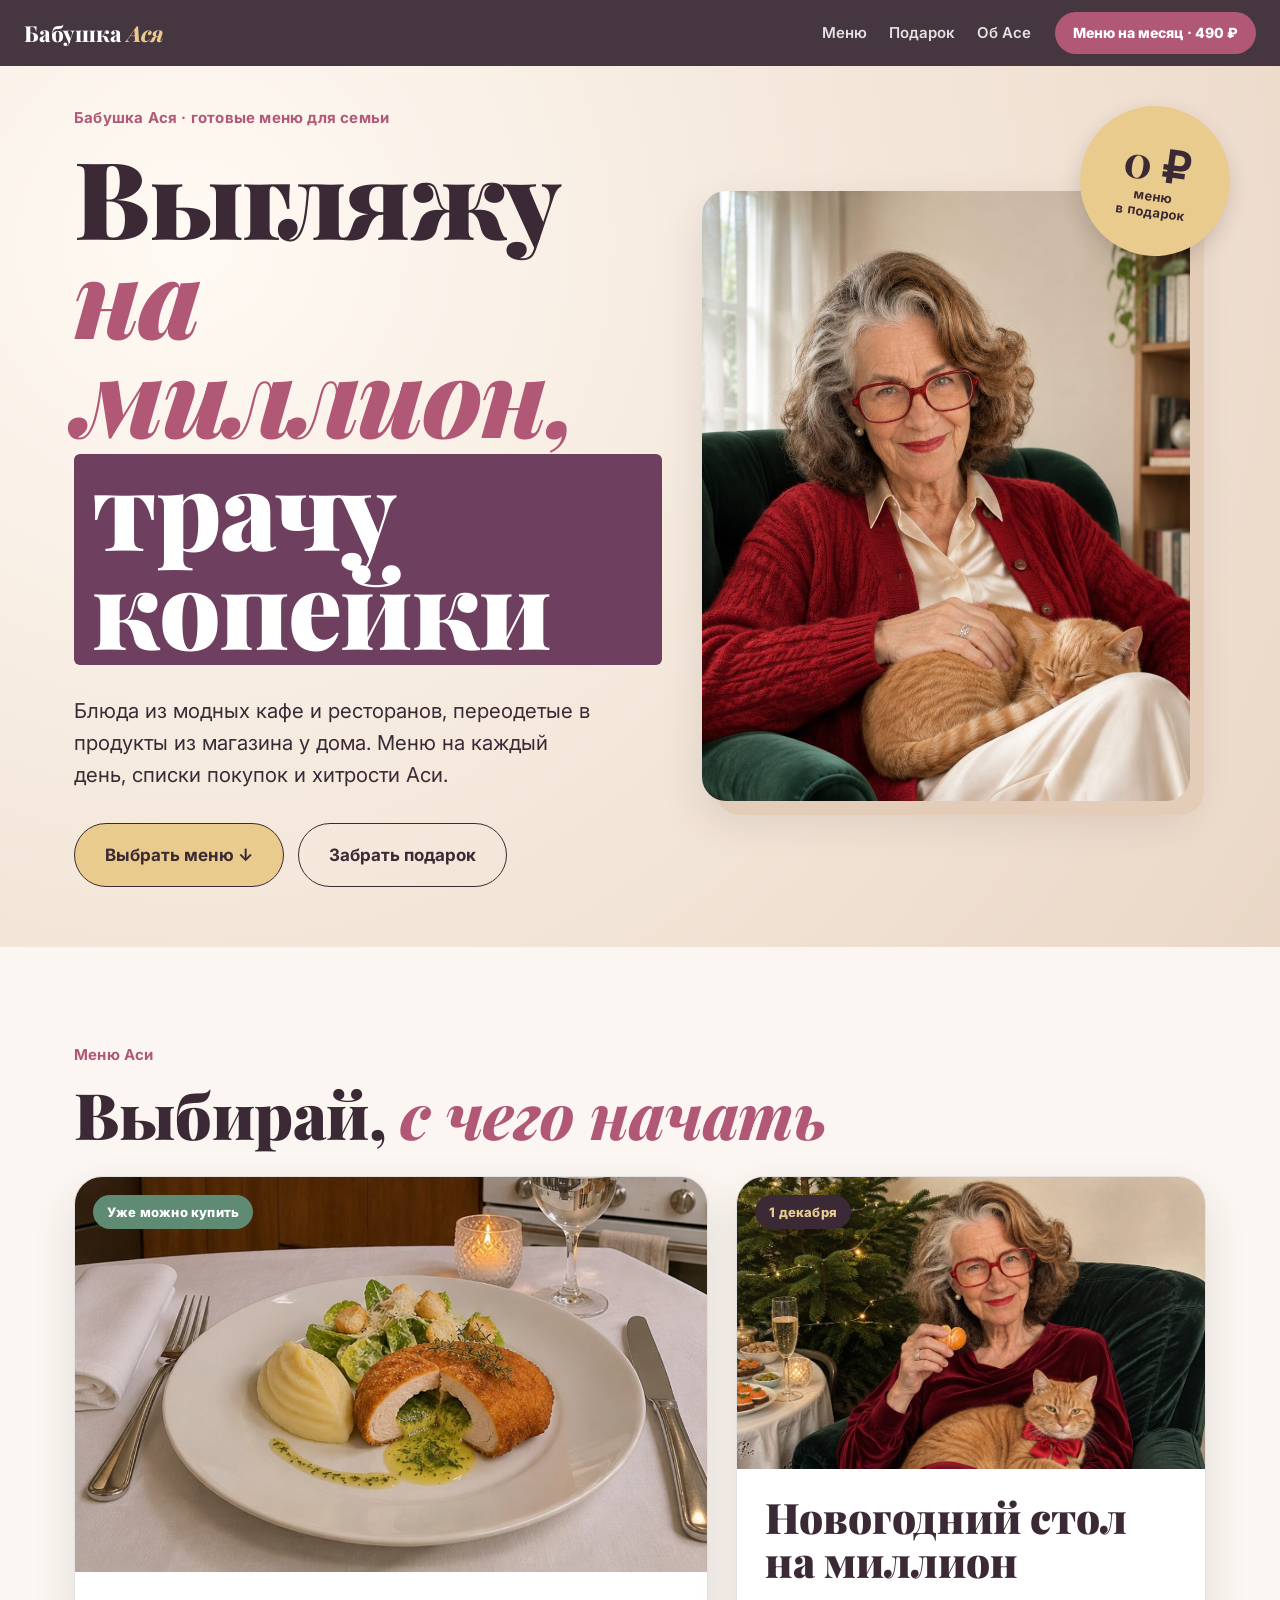
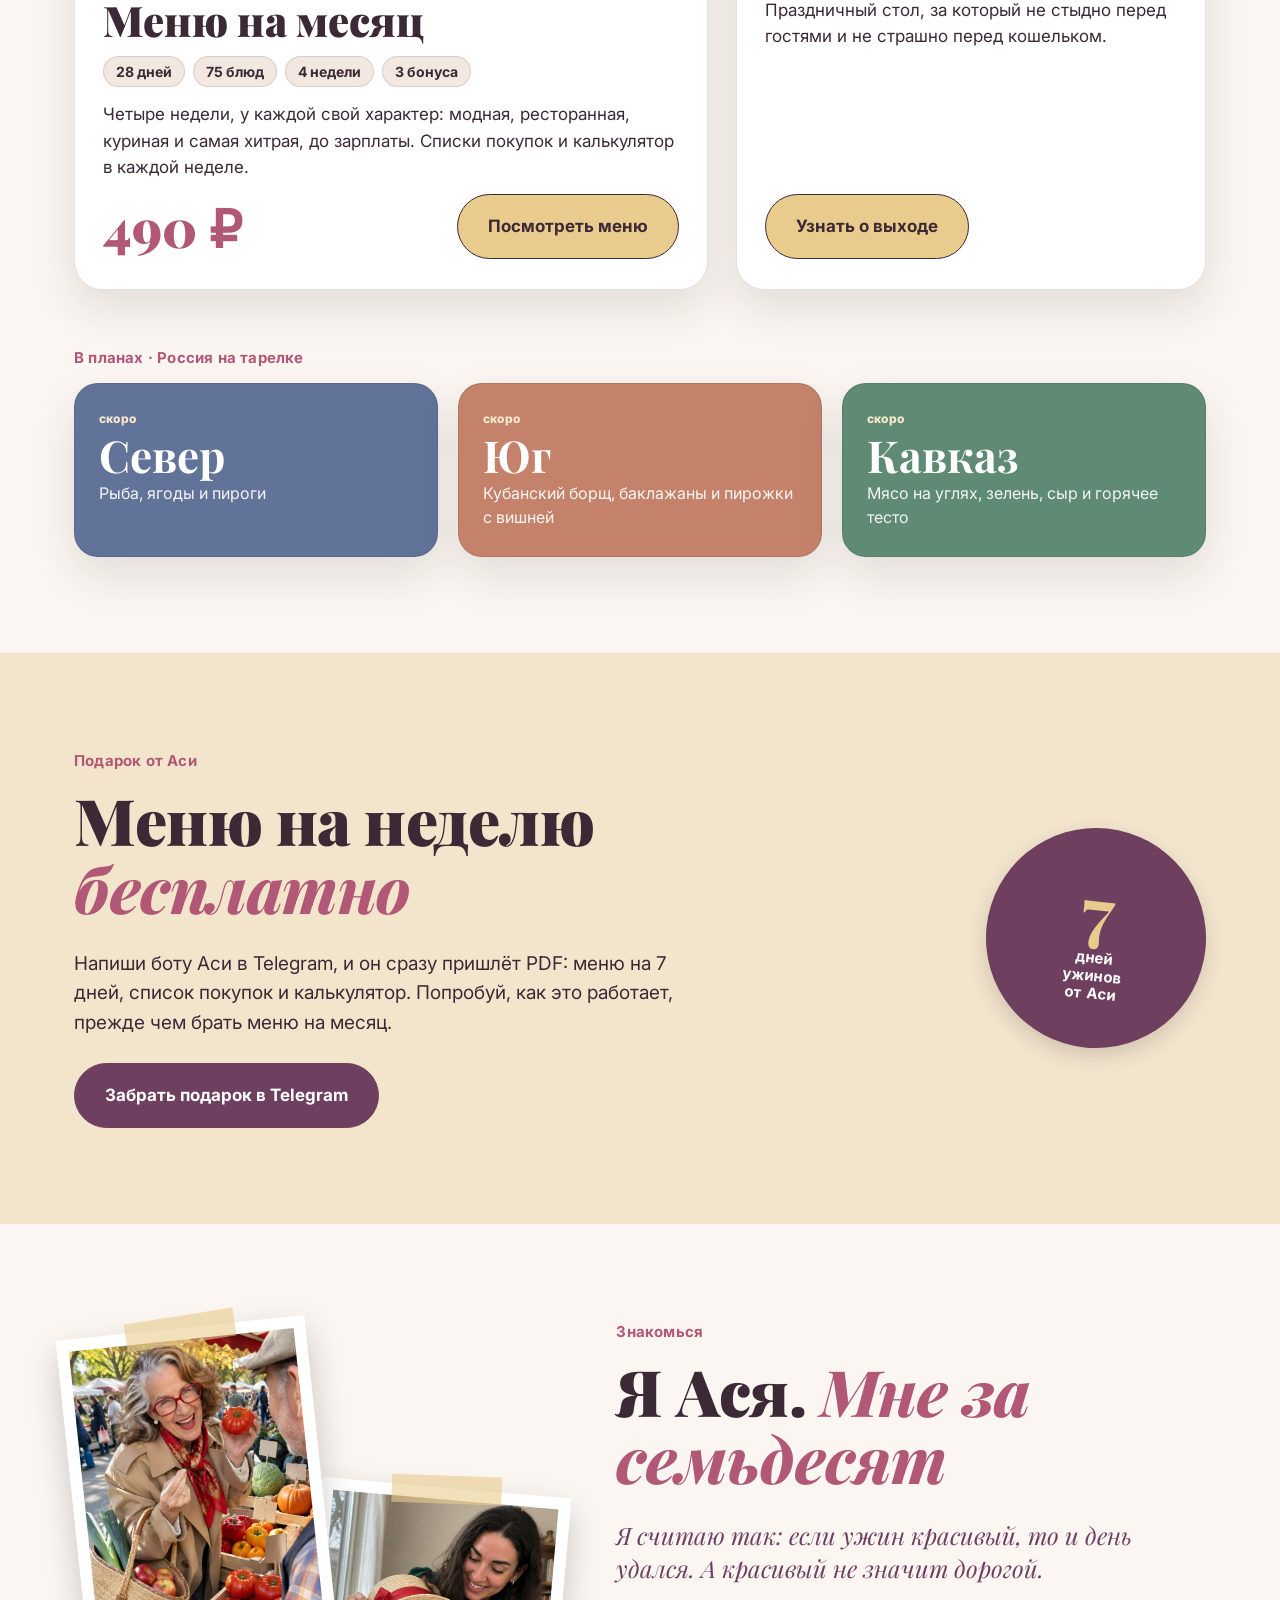
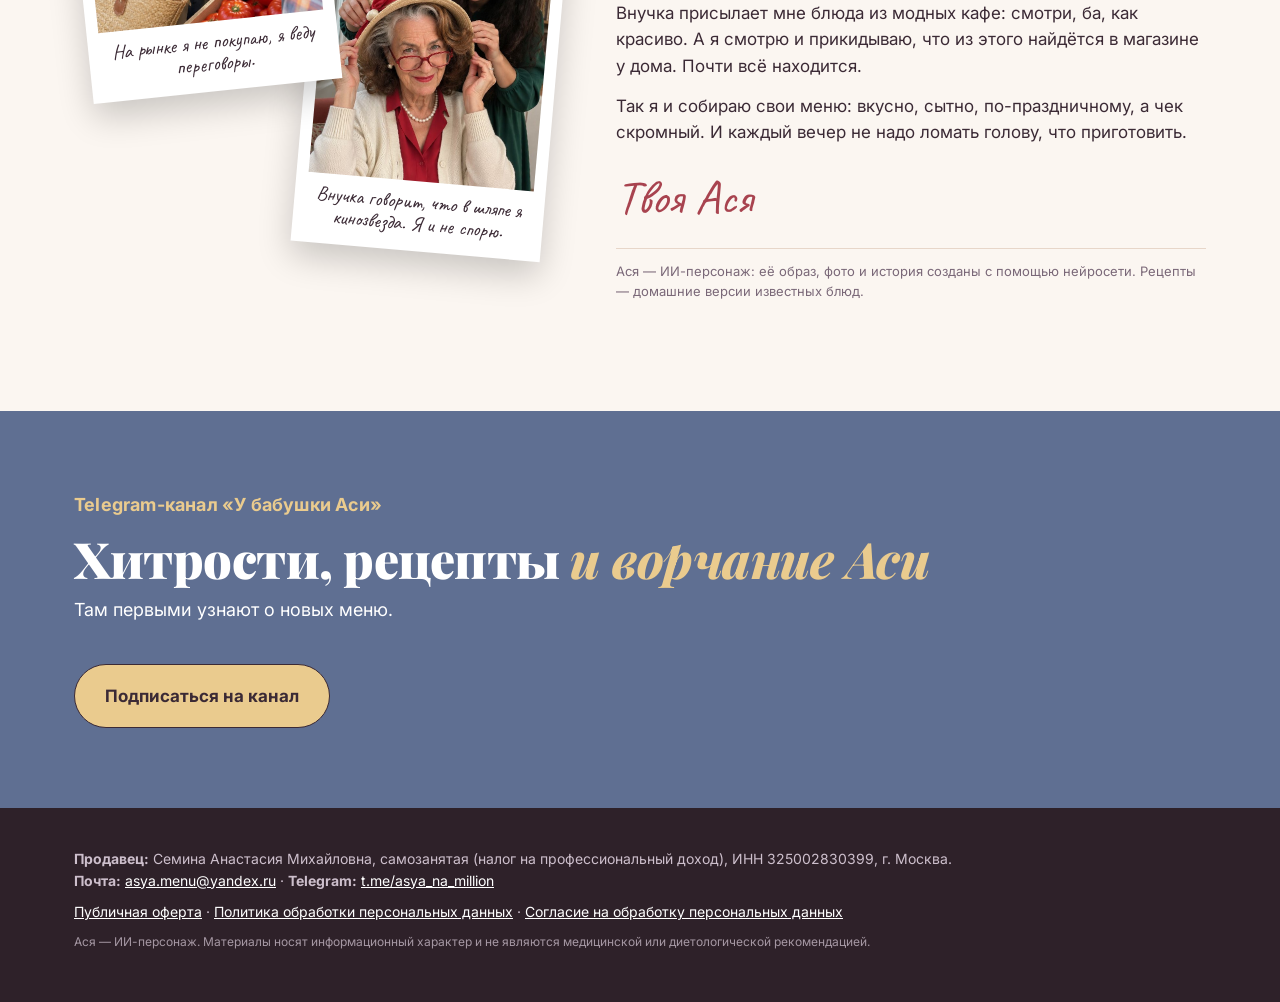
==== index.html @ 4cabe3ae "Сайт Аси: главная-витрина и страница «Меню на месяц» (превью, оплата ещё не подключена) Co-Authored-" ====
<!doctype html>
<html lang="ru">
<head>
<meta charset="utf-8">
<meta name="viewport" content="width=device-width, initial-scale=1">
<title>Бабушка Ася — меню, которые выглядят на миллион</title>
<meta name="description" content="Готовые меню от ИИ-бабушки Аси: модные блюда из кафе и ресторанов из продуктов магазина у дома, со списками покупок, для семьи из 4 человек.">
<meta property="og:title" content="Бабушка Ася — выгляжу на миллион, трачу копейки">
<meta property="og:description" content="Меню на месяц, Новогодний стол и другие меню Аси.">
<meta property="og:image" content="img/home-asya.jpg">
<link rel="preconnect" href="https://fonts.googleapis.com"><link rel="preconnect" href="https://fonts.gstatic.com" crossorigin>
<link href="https://fonts.googleapis.com/css2?family=Playfair+Display:ital,wght@0,700;0,800;0,900;1,700;1,800&family=Inter:wght@400;500;600;700;800&family=Caveat:wght@600;700&display=swap" rel="stylesheet">
<link rel="stylesheet" href="style.css">
</head>
<body class="home">

<header class="top">
  <a class="logo" href="index.html">Бабушка <em>Ася</em></a>
  <nav><a href="#menu">Меню</a><a href="#podarok">Подарок</a><a href="#asya">Об Асе</a></nav>
  <a class="top-btn" href="menu-na-mesyac.html">Меню на месяц · 490 ₽</a>
</header>

<!-- ОБЛОЖКА -->
<section class="hero hero-home">
  <div class="hero-text">
    <p class="kicker">Бабушка Ася · готовые меню для семьи</p>
    <h1><span class="l1">Выгляжу</span> <span class="l2">на миллион,</span> <span class="l3">трачу копейки</span></h1>
    <p class="lead">Блюда из модных кафе и ресторанов, переодетые в продукты из магазина у дома. Меню на каждый день, списки покупок и хитрости Аси.</p>
    <div class="cta-row">
      <a class="btn" href="#menu">Выбрать меню ↓</a>
      <a class="btn ghost" href="#podarok">Забрать подарок</a>
    </div>
  </div>
  <div class="hero-pic"><img src="img/home-asya.jpg" alt="Бабушка Ася улыбается в зелёном кресле с рыжим котом" width="896" height="1120"></div>
  <div class="sticker s1"><b>0 ₽</b>меню<br>в подарок</div>
</section>


<!-- ВИТРИНА -->
<section class="sec shelf" id="menu">
  <div class="wrap">
    <p class="eyebrow">Меню Аси</p>
    <h2>Выбирай, <em>с чего начать</em></h2>
    <div class="shelf-grid">
      <article class="card main">
        <div class="card-pic"><img src="img/big-w2-kiev-restoran.jpg" alt="Котлета по-киевски в ресторанной подаче"><span class="tag go">Уже можно купить</span></div>
        <div class="card-bd">
          <h3>Меню на месяц</h3>
          <p class="facts"><span>28 дней</span><span>75 блюд</span><span>4 недели</span><span>3 бонуса</span></p>
          <p>Четыре недели, у каждой свой характер: модная, ресторанная, куриная и самая хитрая, до зарплаты. Списки покупок и калькулятор в каждой неделе.</p>
          <div class="card-row">
            <span class="card-price">490 ₽</span>
            <a class="btn" href="menu-na-mesyac.html">Посмотреть меню</a>
          </div>
        </div>
      </article>
      <article class="card ny">
        <div class="card-pic"><img src="img/ny-stol.jpg" alt="Ася в красном бархатном платье с котом на коленях у ёлки"><span class="tag">1 декабря</span></div>
        <div class="card-bd">
          <h3>Новогодний стол на миллион</h3>
          <p>Праздничный стол, за который не стыдно перед гостями и не страшно перед кошельком.</p>
          <a class="btn yellow" href="https://t.me/asya_na_million">Узнать о выходе</a>
        </div>
      </article>
    </div>
    <div class="russia">
      <p class="eyebrow">В планах · Россия на тарелке</p>
      <div class="ru-grid">
        <div class="ru ru-n"><small>скоро</small><b>Север</b><span>Рыба, ягоды и пироги</span></div>
        <div class="ru ru-s"><small>скоро</small><b>Юг</b><span>Кубанский борщ, баклажаны и пирожки с вишней</span></div>
        <div class="ru ru-k"><small>скоро</small><b>Кавказ</b><span>Мясо на углях, зелень, сыр и горячее тесто</span></div>
      </div>
    </div>
  </div>
</section>

<!-- ПОДАРОК -->
<section class="sec gift" id="podarok">
  <div class="wrap gift-in">
    <div>
      <p class="eyebrow">Подарок от Аси</p>
      <h2>Меню на неделю <em>бесплатно</em></h2>
      <p class="gift-t">Напиши боту Аси в Telegram, и он сразу пришлёт PDF: меню на 7 дней, список покупок и калькулятор. Попробуй, как это работает, прежде чем брать меню на месяц.</p>
      <a class="btn" href="https://t.me/asya_na_million_bot">Забрать подарок в Telegram</a>
    </div>
    <div class="gift-badge"><b>7</b>дней<br>ужинов<br>от Аси</div>
  </div>
</section>

<!-- ОБ АСЕ -->
<section class="sec about" id="asya">
  <div class="wrap about-in">
    <div class="album">
      <figure class="pol p1"><img src="img/asya-rynok.jpg" alt="Ася на рынке с помидором" width="700" height="875"><figcaption>На рынке я не покупаю, я веду переговоры.</figcaption></figure>
      <figure class="pol p2"><img src="img/asya-shlyapa.jpg" alt="Внучка надевает Асе соломенную шляпу" width="700" height="875"><figcaption>Внучка говорит, что в шляпе я кинозвезда. Я и не спорю.</figcaption></figure>
    </div>
    <div class="letter">
      <p class="eyebrow">Знакомься</p>
      <h2>Я Ася. <em>Мне за семьдесят</em></h2>
      <p class="big">Я считаю так: если ужин красивый, то и день удался. А красивый не значит дорогой.</p>
      <p>Внучка присылает мне блюда из модных кафе: смотри, ба, как красиво. А я смотрю и прикидываю, что из этого найдётся в магазине у дома. Почти всё находится.</p>
      <p>Так я и собираю свои меню: вкусно, сытно, по-праздничному, а чек скромный. И каждый вечер не надо ломать голову, что приготовить.</p>
      <p class="sign">Твоя Ася</p>
      <p class="ai">Ася — ИИ-персонаж: её образ, фото и история созданы с помощью нейросети. Рецепты — домашние версии известных блюд.</p>
    </div>
  </div>
</section>

<!-- TELEGRAM -->
<section class="sec tg">
  <div class="wrap tg-in">
    <div>
      <p class="eyebrow light">Telegram-канал «У бабушки Аси»</p>
      <h2>Хитрости, рецепты <em>и ворчание Аси</em></h2>
      <p>Там первыми узнают о новых меню.</p>
    </div>
    <a class="btn" href="https://t.me/asya_na_million">Подписаться на канал</a>
  </div>
</section>

<footer class="foot">
  <div class="wrap">
    <p><b>Продавец:</b> Семина Анастасия Михайловна, самозанятая (налог на профессиональный доход), ИНН 325002830399, г. Москва.<br>
    <b>Почта:</b> <a href="mailto:asya.menu@yandex.ru">asya.menu@yandex.ru</a> · <b>Telegram:</b> <a href="https://t.me/asya_na_million">t.me/asya_na_million</a></p>
    <p class="docs"><a href="oferta.html">Публичная оферта</a> · <a href="privacy.html">Политика обработки персональных данных</a> · <a href="soglasie.html">Согласие на обработку персональных данных</a></p>
    <p class="small">Ася — ИИ-персонаж. Материалы носят информационный характер и не являются медицинской или диетологической рекомендацией.</p>
  </div>
</footer>

<a class="float-buy" href="menu-na-mesyac.html">Меню на месяц · 490 ₽</a>
</body>
</html>
---- style.css ----
:root {
  --ink:#1C0B1F; --plum:#4A1042; --fuch:#FF2D87; --fuch2:#FF6FB0; --yel:#FFD43B; --em:#00A877; --coral:#FF6A3D; --cob:#3346FF; --navy:#16224D;
  --paper:#FFF4E8; --paper2:#FFE9D6; --red:#C8102E;
  --serif:"Playfair Display", Georgia, serif; --sans:Inter, system-ui, sans-serif; --hand:Caveat, cursive;
}
* { box-sizing:border-box; margin:0; padding:0; }
html { scroll-behavior:smooth; }
body { font-family:var(--sans); color:var(--ink); background:var(--paper); font-size:17px; line-height:1.55; overflow-x:hidden; }
img { max-width:100%; display:block; }
a { color:inherit; }
h1, h2, h3 { font-family:var(--serif); line-height:1.05; }
h2 { font-size:clamp(34px, 5.4vw, 64px); font-weight:900; letter-spacing:-.5px; margin-bottom:28px; }
h2 em { font-style:italic; font-weight:800; color:var(--fuch); }
.wrap { max-width:1180px; margin:0 auto; padding:0 24px; }
.sec { padding:96px 0; position:relative; }
.eyebrow { font-weight:800; font-size:13px; letter-spacing:3px; text-transform:uppercase; color:var(--fuch); margin-bottom:14px; }
.eyebrow.light { color:var(--yel); }

/* кнопки */
.btn { display:inline-flex; align-items:center; justify-content:center; gap:8px; background:var(--yel); color:var(--ink); font-weight:800; font-size:17px; text-decoration:none; padding:18px 30px; border-radius:999px; border:2.5px solid var(--ink); box-shadow:5px 5px 0 var(--ink); transition:transform .15s, box-shadow .15s; }
.btn:hover { transform:translate(-2px,-2px); box-shadow:7px 7px 0 var(--ink); }
.btn:active { transform:translate(3px,3px); box-shadow:2px 2px 0 var(--ink); }
.btn.ghost { background:transparent; color:#fff; border-color:#fff; box-shadow:none; }
.btn.ghost:hover { background:rgba(255,255,255,.12); }
.btn.big { font-size:20px; padding:20px 34px; width:100%; }
.btn.disabled { opacity:.45; cursor:not-allowed; }
.btn.yellow { margin-top:22px; }

/* шапка */
.top { position:sticky; top:0; z-index:50; display:flex; align-items:center; gap:24px; padding:12px 24px; background:rgba(28,11,31,.92); backdrop-filter:blur(8px); color:#fff; }
.logo { font-family:var(--serif); font-weight:800; font-size:22px; text-decoration:none; }
.logo em { color:var(--yel); }
.top nav { display:flex; gap:22px; margin-left:auto; font-size:15px; font-weight:600; }
.top nav a { text-decoration:none; opacity:.85; }
.top nav a:hover { opacity:1; color:var(--yel); }
.top-btn { background:var(--fuch); color:#fff; text-decoration:none; font-weight:800; font-size:14px; padding:10px 18px; border-radius:999px; white-space:nowrap; }

/* обложка */
.hero { position:relative; min-height:calc(100vh - 60px); display:grid; grid-template-columns:1.05fr .95fr; align-items:center; background:radial-gradient(circle at 18% 25%, #FF5FA6 0, var(--fuch) 38%, #D9006A 100%); color:#fff; overflow:hidden; padding:40px 0 60px; }
.hero::before { content:""; position:absolute; inset:0; background:repeating-linear-gradient(-45deg, rgba(255,255,255,.05) 0 2px, transparent 2px 22px); pointer-events:none; }
.hero-text { position:relative; z-index:2; padding:0 10px 0 max(24px, calc((100vw - 1180px)/2 + 24px)); }
.kicker { font-weight:800; font-size:13px; letter-spacing:3px; text-transform:uppercase; color:var(--yel); margin-bottom:18px; }
.hero h1 { font-weight:900; font-size:clamp(52px, 8.4vw, 118px); line-height:.92; letter-spacing:-1.5px; }
.hero h1 span { display:block; }
.hero h1 .l2 { font-style:italic; color:var(--yel); }
.hero h1 .l3 { display:inline-block; margin-top:10px; background:var(--ink); color:#fff; padding:4px 18px 10px; transform:rotate(-2deg); box-shadow:6px 6px 0 var(--yel); }
.lead { font-size:clamp(18px, 1.6vw, 21px); max-width:520px; margin:30px 0 32px; opacity:.95; }
.cta-row { display:flex; gap:14px; flex-wrap:wrap; }
.hero-pic { position:relative; z-index:1; display:flex; align-items:center; justify-content:center; padding:0 max(40px, calc((100vw - 1180px)/2 + 40px)) 0 30px; }
.hero-pic img { width:100%; max-width:500px; height:auto; aspect-ratio:4/5; object-fit:cover; object-position:center 8%; border-radius:28px; border:6px solid var(--ink); box-shadow:18px 18px 0 var(--yel); transform:rotate(2.5deg); }
.sticker { position:absolute; z-index:3; border-radius:50%; display:flex; flex-direction:column; align-items:center; justify-content:center; text-align:center; font-weight:800; text-transform:uppercase; font-size:13px; line-height:1.15; letter-spacing:.5px; border:3px solid var(--ink); }
.sticker b { font-family:var(--serif); font-size:44px; line-height:.9; text-transform:none; }
.s1 { width:150px; height:150px; background:var(--yel); color:var(--ink); right:max(16px, calc((100vw - 1180px)/2)); top:40px; transform:rotate(12deg); animation:wob 5s ease-in-out infinite; }
.s2 { width:160px; height:160px; background:var(--ink); color:#fff; right:max(400px, calc((100vw - 1180px)/2 + 470px)); bottom:60px; transform:rotate(-10deg); padding:20px; animation:wob 6s ease-in-out infinite reverse; }
.s2 b { color:var(--yel); }
@keyframes wob { 0%,100% { transform:rotate(12deg) scale(1); } 50% { transform:rotate(4deg) scale(1.06); } }

/* бегущая строка */
.marquee { background:var(--yel); border-block:3px solid var(--ink); overflow:hidden; white-space:nowrap; padding:16px 0; }
.mq-in { display:inline-block; animation:mq 60s linear infinite; font-family:var(--serif); font-style:italic; font-weight:800; font-size:26px; }
.mq-in span { margin:0 18px; }
.mq-in i { font-style:normal; color:var(--fuch); }
@keyframes mq { to { transform:translateX(-50%); } }

/* кафе vs Ася */
.vs { background:var(--paper); }
.flips { display:grid; grid-template-columns:repeat(3, 1fr); gap:26px; }
.flip { perspective:1200px; height:380px; cursor:pointer; background:none; border:none; text-align:left; font:inherit; color:inherit; }
.flip-in { position:relative; width:100%; height:100%; transition:transform .7s cubic-bezier(.3,1.4,.5,1); transform-style:preserve-3d; }
.flip.on .flip-in { transform:rotateY(180deg); }
.face { position:absolute; inset:0; backface-visibility:hidden; border-radius:24px; overflow:hidden; border:3px solid var(--ink); box-shadow:8px 8px 0 var(--ink); }
.front img { width:100%; height:100%; object-fit:cover; }
.front .lbl { position:absolute; left:16px; right:16px; bottom:16px; background:#fff; border:2.5px solid var(--ink); border-radius:16px; padding:12px 16px; }
.front .lbl small { display:block; font-size:12px; font-weight:800; letter-spacing:2px; text-transform:uppercase; color:var(--fuch); }
.front .lbl b { font-family:var(--serif); font-size:24px; line-height:1.1; }
.front .tap { position:absolute; top:14px; right:14px; background:var(--yel); border:2px solid var(--ink); border-radius:999px; font-size:12px; font-weight:800; padding:6px 12px; }
.back { transform:rotateY(180deg); padding:30px 26px; display:flex; flex-direction:column; justify-content:center; color:#fff; }
.back small { font-size:13px; font-weight:800; letter-spacing:2px; text-transform:uppercase; color:var(--yel); }
.back .hand { font-family:var(--hand); font-size:38px; line-height:1.05; margin:10px 0 16px; }
.back p { font-size:16px; opacity:.95; }

/* загляни внутрь */
.inside { background:var(--plum); color:#fff; background-image:radial-gradient(circle at 85% 10%, rgba(255,45,135,.35), transparent 45%), radial-gradient(circle at 5% 90%, rgba(51,70,255,.35), transparent 40%); }
.inside h2 em { color:var(--yel); }
.wtabs { display:flex; gap:12px; flex-wrap:wrap; margin-bottom:16px; }
.wtab { border:2.5px solid #fff; background:transparent; color:#fff; font:inherit; font-weight:800; font-size:15px; padding:12px 20px; border-radius:999px; cursor:pointer; transition:.2s; }
.wtab small { display:block; font-size:11px; letter-spacing:2px; text-transform:uppercase; opacity:.8; }
.wtab.on { background:var(--c); border-color:var(--c); color:#fff; box-shadow:5px 5px 0 var(--yel); }
.dtabs { display:flex; gap:8px; margin:22px 0 30px; flex-wrap:wrap; }
.dtab { width:62px; height:62px; border-radius:50%; border:2px solid rgba(255,255,255,.5); background:transparent; color:#fff; font:inherit; font-weight:800; cursor:pointer; line-height:1.05; font-size:15px; transition:.2s; }
.dtab small { display:block; font-size:10px; opacity:.75; font-weight:600; }
.dtab.on { background:var(--yel); color:var(--ink); border-color:var(--yel); transform:scale(1.08); }
.day { display:grid; grid-template-columns:repeat(auto-fit, minmax(300px, 1fr)); gap:24px; }
.rc { background:#fff; color:var(--ink); border-radius:24px; overflow:hidden; display:flex; flex-direction:column; animation:pop .45s cubic-bezier(.3,1.5,.5,1) both; box-shadow:0 18px 40px rgba(0,0,0,.25); }
.rc:nth-child(2) { animation-delay:.07s; } .rc:nth-child(3) { animation-delay:.14s; } .rc:nth-child(4) { animation-delay:.21s; }
@keyframes pop { from { opacity:0; transform:translateY(24px) scale(.96); } }
.rc .ph { position:relative; aspect-ratio:1/1; max-height:300px; overflow:hidden; }
.rc .ph img { width:100%; height:100%; object-fit:cover; }
.rc .meal { position:absolute; left:14px; top:14px; background:var(--c); color:#fff; font-size:12px; font-weight:800; letter-spacing:1.5px; text-transform:uppercase; padding:6px 12px; border-radius:999px; }
.rc .hit { position:absolute; right:12px; top:12px; width:74px; height:74px; border-radius:50%; background:var(--yel); border:2.5px solid var(--ink); display:flex; flex-direction:column; align-items:center; justify-content:center; font-size:11px; font-weight:800; text-transform:uppercase; line-height:1.05; transform:rotate(10deg); }
.rc .hit b { font-size:22px; line-height:1; }
.rc .bd { padding:20px 22px 24px; display:flex; flex-direction:column; gap:12px; flex:1; }
.rc h3 { font-size:24px; }
.rc .meta { display:flex; gap:8px; flex-wrap:wrap; }
.rc .meta span { font-size:13px; font-weight:700; background:var(--paper); border-radius:999px; padding:5px 12px; }
.rc .q { margin-top:auto; position:relative; background:#FFF8D6; border:2px solid var(--ink); border-radius:16px; padding:14px 16px 14px 64px; font-family:var(--hand); font-size:23px; line-height:1.15; }
.rc .q img { position:absolute; left:10px; top:12px; width:44px; height:44px; border-radius:50%; object-fit:cover; border:2px solid var(--red); }
.rc .q small { display:block; font-family:var(--sans); font-size:11px; font-weight:800; letter-spacing:1.5px; text-transform:uppercase; color:var(--red); margin-bottom:2px; }

/* листалка */
.pages { background:var(--cob); color:#fff; padding-bottom:70px; }
.pages h2 em { color:var(--yel); }
.pages .sub { max-width:640px; font-size:18px; opacity:.92; margin-top:-10px; }
.strip { display:flex; gap:28px; overflow-x:auto; scroll-snap-type:x mandatory; padding:40px max(24px, calc((100vw - 1180px)/2 + 24px)) 30px; scrollbar-width:none; }
.strip::-webkit-scrollbar { display:none; }
.strip img { flex:none; width:300px; aspect-ratio:210/297; object-fit:cover; border-radius:6px; scroll-snap-align:center; box-shadow:0 24px 50px rgba(0,0,0,.4); transition:transform .25s; }
.strip img:nth-child(odd) { transform:rotate(-2deg); } .strip img:nth-child(even) { transform:rotate(2deg) translateY(14px); }
.strip img:hover { transform:scale(1.05) rotate(0); }
.swipe { text-align:center; font-family:var(--hand); font-size:28px; color:var(--yel); }

/* недели */
.weeks { padding-bottom:0; }
.wk-list { margin-top:20px; }
.wk { display:grid; grid-template-columns:1fr 1fr; min-height:440px; background:var(--c); color:#fff; }
.wk:nth-child(even) .wk-pic { order:2; }
.wk-pic { overflow:hidden; }
.wk-pic img { width:100%; height:100%; object-fit:cover; object-position:center 85%; transition:transform 1.2s; }
.wk:hover .wk-pic img { transform:scale(1.06); }
.wk-t { padding:56px clamp(24px, 6vw, 80px); display:flex; flex-direction:column; justify-content:center; position:relative; }
.wk-n { font-family:var(--serif); font-weight:900; font-size:150px; line-height:.8; opacity:.18; position:absolute; right:30px; top:24px; }
.wk-t small { font-weight:800; letter-spacing:3px; text-transform:uppercase; font-size:13px; color:var(--yel); }
.wk-t h3 { font-size:clamp(34px, 4vw, 52px); margin:10px 0 14px; }
.wk-t p { font-size:18px; max-width:460px; opacity:.95; }
.wk-t .hits { display:flex; flex-wrap:wrap; gap:8px; margin-top:20px; }
.wk-t .hits span { background:rgba(255,255,255,.16); border:1.5px solid rgba(255,255,255,.5); border-radius:999px; padding:6px 14px; font-size:14px; font-weight:600; }
.wk-t .go { margin-top:26px; align-self:flex-start; background:#fff; color:var(--c); border:none; font:inherit; font-weight:800; padding:12px 22px; border-radius:999px; cursor:pointer; }

/* в каждой неделе */
.every { background:var(--paper2); }
.every-grid { list-style:none; display:grid; grid-template-columns:repeat(3,1fr); gap:20px; }
.every-grid li { background:#fff; border:2.5px solid var(--ink); border-radius:22px; padding:26px; box-shadow:6px 6px 0 var(--fuch); font-size:16px; }
.every-grid li:nth-child(3n+2) { box-shadow:6px 6px 0 var(--em); } .every-grid li:nth-child(3n) { box-shadow:6px 6px 0 var(--cob); }
.every-grid b { display:block; font-family:var(--serif); font-size:22px; margin:8px 0 6px; }
.ic { font-size:34px; }

/* бонусы */
.bonus { background:var(--em); color:#fff; }
.bonus h2 em { color:var(--yel); }
.bn-grid { display:grid; grid-template-columns:repeat(3,1fr); gap:26px; }
.bn-grid article { background:#fff; color:var(--ink); border-radius:24px; overflow:hidden; border:3px solid var(--ink); box-shadow:8px 8px 0 var(--ink); transition:transform .2s; }
.bn-grid article:hover { transform:rotate(-1deg) translateY(-4px); }
.bn-grid img { aspect-ratio:5/4; object-fit:cover; width:100%; }
.bn-grid .tag { display:inline-block; margin:18px 22px 0; background:var(--yel); border:2px solid var(--ink); border-radius:999px; font-size:12px; font-weight:800; letter-spacing:1.5px; text-transform:uppercase; padding:4px 12px; }
.bn-grid h3 { font-size:24px; margin:10px 22px 8px; }
.bn-grid p { margin:0 22px 24px; font-size:16px; }

/* об Асе */
.about { background:var(--paper); }
.about-in { display:grid; grid-template-columns:.9fr 1.1fr; gap:60px; align-items:center; }
.album { position:relative; height:620px; }
.pol { position:absolute; background:#fff; padding:14px 14px 50px; box-shadow:0 14px 34px rgba(0,0,0,.2); width:310px; }
.pol figcaption { font-family:var(--hand); font-size:22px; line-height:1.1; text-align:center; position:absolute; left:14px; right:14px; bottom:8px; }
.pol img { aspect-ratio:4/5; object-fit:cover; width:100%; }
.p1 { left:0; top:0; transform:rotate(-6deg); }
.p2 { right:0; bottom:0; transform:rotate(5deg); }
.pol::before { content:""; position:absolute; top:-12px; left:50%; width:110px; height:28px; margin-left:-55px; background:rgba(255,212,59,.75); transform:rotate(-3deg); }
.letter .big { font-family:var(--serif); font-style:italic; font-size:24px; line-height:1.35; color:var(--plum); margin-bottom:16px; }
.letter p { margin-bottom:14px; }
.sign { font-family:var(--hand); font-size:48px; color:var(--red); }
.ai { font-size:13px; color:#7A6878; border-top:1.5px solid #E7D6C9; padding-top:12px; margin-top:8px; }

/* покупка */
.buy { background:var(--fuch); background-image:radial-gradient(circle at 80% 20%, #FF7BB8, transparent 45%); padding:100px 24px; }
.ticket { max-width:1080px; margin:0 auto; display:grid; grid-template-columns:1.25fr .9fr; background:var(--ink); color:#fff; border-radius:30px; overflow:hidden; border:3px solid var(--ink); box-shadow:14px 14px 0 var(--yel); }
.t-left { padding:50px; border-right:3px dashed rgba(255,255,255,.35); position:relative; }
.t-left h2 { font-size:clamp(32px, 4vw, 48px); }
.t-left h2 em { color:var(--yel); }
.get { list-style:none; }
.get li { padding:10px 0 10px 34px; position:relative; font-size:16px; border-bottom:1px solid rgba(255,255,255,.12); }
.get li::before { content:"✓"; position:absolute; left:0; top:9px; width:22px; height:22px; border-radius:50%; background:var(--em); color:#fff; font-size:13px; font-weight:800; display:flex; align-items:center; justify-content:center; }
.t-right { padding:50px 40px; background:#fff; color:var(--ink); display:flex; flex-direction:column; justify-content:center; }
.price { font-family:var(--serif); font-weight:900; font-size:96px; line-height:.9; color:var(--fuch); }
.price-note { font-weight:600; font-size:15px; color:#6E5A6C; margin:8px 0 24px; }
.agree { display:flex; gap:10px; align-items:flex-start; font-size:14px; margin-bottom:18px; cursor:pointer; }
.agree input { width:22px; height:22px; accent-color:var(--fuch); flex:none; margin-top:1px; }
.hint { font-size:13px; color:#6E5A6C; margin-top:10px; text-align:center; }

/* скоро */
.soon { background:var(--ink); color:#fff; }
.soon h2 em { color:var(--yel); }
.soon-in { display:grid; grid-template-columns:.8fr 1.2fr; gap:50px; align-items:center; }
.soon img { width:100%; max-width:440px; border-radius:24px; aspect-ratio:4/5; object-fit:cover; object-position:center 70%; border:4px solid var(--yel); transform:rotate(-2deg); }
.soon p { font-size:19px; }
.soon a:not(.btn) { color:var(--yel); }

/* подвал */
.foot { background:#0E050F; color:#CDBFCC; padding:40px 0 100px; font-size:14px; }
.foot p { margin-bottom:10px; }
.foot a { color:#fff; }
.foot .small { font-size:12px; opacity:.75; }

/* плавающая кнопка на телефоне */
.float-buy { display:none; }

@media (max-width: 960px) {
  .hero { grid-template-columns:1fr; min-height:auto; padding:30px 0 70px; }
  .hero-pic { order:-1; padding:10px 24px 30px; }
  .hero-pic img { width:78%; max-width:400px; }
  .hero-text { padding:0 24px; }
  .s1 { width:112px; height:112px; top:30px; right:16px; font-size:11px; } .s1 b { font-size:34px; }
  .s2 { display:none; }
  .flips, .bn-grid, .every-grid { grid-template-columns:1fr; }
  .flip { height:340px; }
  .wk { grid-template-columns:1fr; }
  .wk:nth-child(even) .wk-pic { order:0; }
  .wk-pic { height:300px; }
  .wk-n { font-size:110px; }
  .about-in, .soon-in { grid-template-columns:1fr; gap:30px; }
  .album { height:520px; max-width:420px; margin:0 auto; width:100%; }
  .pol { width:240px; }
  .ticket { grid-template-columns:1fr; }
  .t-left { border-right:none; border-bottom:3px dashed rgba(255,255,255,.35); padding:34px 26px; }
  .t-right { padding:34px 26px; }
  .top nav { display:none; }
  .top { justify-content:space-between; }
  .sec { padding:70px 0; }
  .float-buy { display:block; position:fixed; left:16px; right:16px; bottom:16px; z-index:60; text-align:center; background:var(--yel); color:var(--ink); font-weight:800; text-decoration:none; padding:16px; border-radius:999px; border:2.5px solid var(--ink); box-shadow:4px 4px 0 var(--ink); transition:transform .3s, opacity .3s; }
  .float-buy.hide { opacity:0; transform:translateY(120%); pointer-events:none; }
  .strip img { width:240px; }
  .dtab { width:52px; height:52px; font-size:14px; }
}
@media (prefers-reduced-motion: reduce) { * { animation:none !important; transition:none !important; } }
.sec, .hero { overflow-x:clip; }
@media (max-width: 960px) { .pol { width:min(62vw, 240px); } .p2 { right:6px; } }
.pol img, .soon img { height:auto; }
@media (max-width: 960px) {
  .flips { grid-template-columns:1fr 1fr; gap:14px; }
  .flip { height:250px; }
  .face { border-radius:18px; box-shadow:5px 5px 0 var(--ink); }
  .front .lbl { left:8px; right:8px; bottom:8px; padding:8px 10px; border-radius:12px; }
  .front .lbl b { font-size:17px; }
  .front .tap { font-size:10px; padding:4px 8px; top:8px; right:8px; }
  .back { padding:16px 14px; }
  .back .hand { font-size:25px; margin:6px 0 8px; }
  .back p { font-size:13px; }
  .album { height:470px; }
  .soon img { max-width:320px; margin:0 auto; }
}
/* полароиды не закрывают подписи */
.album { height:580px; max-width:520px; }
.pol { width:250px; }
.p1 { left:0; top:0; }
.p2 { right:0; left:auto; bottom:auto; top:160px; }
@media (max-width: 960px) {
  .album { height:600px; max-width:360px; }
  .pol { width:205px; }
  .p2 { top:290px; right:0; }
}
/* подпись полароида идёт под фото, не наезжает */
.pol { padding:12px 12px 16px; }
.pol figcaption { position:static; margin-top:10px; font-size:20px; }
@media (max-width:960px){ .pol figcaption { font-size:17px; } }
.p1 { z-index:2; } .p2 { z-index:1; }

/* ===== 10.11: пробник вместо всего меню ===== */
.inside .sub { max-width:640px; font-size:18px; opacity:.92; margin:-10px 0 26px; }
.dtab.locked { border-style:dashed; opacity:.75; }
.dtab.open:not(.on) { border-color:var(--yel); }
.dtab.open small { color:var(--yel); font-weight:800; }
.dtab.on small { color:var(--ink); }
.lockwrap { position:relative; display:grid; grid-template-columns:repeat(auto-fit, minmax(260px, 1fr)); gap:24px; grid-column:1 / -1; }
.rc.ghost { animation:none; opacity:.55; }
.rc.ghost .ph img { width:100%; height:100%; object-fit:cover; }
.rc.ghost .bd i { display:block; height:16px; border-radius:8px; background:#EDE3EA; }
.rc.ghost .bd i.s { width:55%; }
.lock { position:absolute; left:50%; top:50%; transform:translate(-50%,-50%) rotate(-2deg); width:min(92%, 420px); background:var(--ink); color:#fff; border:3px solid var(--yel); border-radius:24px; padding:26px 26px 28px; text-align:center; box-shadow:10px 10px 0 var(--c); }
.lock b { font-family:var(--serif); font-size:30px; display:block; }
.lock p { margin:8px 0 18px; font-size:16px; opacity:.92; }
.wk-t .hits .more-n { background:transparent; border-style:dashed; }

/* короткое «об Асе» на странице меню */
.mini-about { background:var(--paper); }
.mini-in { display:grid; grid-template-columns:auto 1fr; gap:60px; align-items:center; max-width:980px; }
.pol.solo { position:relative; width:300px; transform:rotate(-4deg); }
.mini-about .big { font-family:var(--serif); font-style:italic; font-size:24px; line-height:1.35; color:var(--plum); margin-bottom:14px; }
.mini-about .more { display:inline-block; margin:6px 0 14px; font-weight:800; color:var(--fuch); text-decoration:none; }

/* другие меню */
.other { background:var(--ink); color:#fff; padding:70px 0; }
.other h2 { font-size:clamp(28px, 3.6vw, 44px); margin-bottom:10px; }
.other h2 em { color:var(--yel); }
.other p { font-size:18px; opacity:.9; }
.other-in { display:flex; gap:40px; align-items:center; justify-content:space-between; flex-wrap:wrap; }

/* ===== главная-витрина ===== */
.hero-home { background:radial-gradient(circle at 80% 20%, #5B1A55 0, var(--plum) 45%, #2A0826 100%); }
.hero-home .hero-pic img { object-position:center 40%; box-shadow:18px 18px 0 var(--fuch); transform:rotate(-2.5deg); }
.hero-home .s1 { background:var(--yel); }
.shelf { background:var(--paper); }
.shelf-grid { display:grid; grid-template-columns:1.35fr 1fr; gap:28px; align-items:stretch; }
.card { background:#fff; border:3px solid var(--ink); border-radius:28px; overflow:hidden; display:flex; flex-direction:column; box-shadow:10px 10px 0 var(--fuch); }
.card.ny { box-shadow:10px 10px 0 var(--em); }
.card-pic { position:relative; aspect-ratio:16/10; overflow:hidden; }
.card-pic img { width:100%; height:100%; object-fit:cover; object-position:center 80%; }
.card .tag { position:absolute; left:18px; top:18px; background:var(--ink); color:var(--yel); border-radius:999px; font-size:13px; font-weight:800; letter-spacing:1.5px; text-transform:uppercase; padding:7px 14px; }
.card .tag.go { background:var(--em); color:#fff; }
.card-bd { padding:26px 28px 30px; display:flex; flex-direction:column; gap:14px; flex:1; }
.card h3 { font-size:clamp(30px, 3.4vw, 42px); font-weight:900; }
.facts { display:flex; flex-wrap:wrap; gap:8px; }
.facts span { background:var(--paper2); border:2px solid var(--ink); border-radius:999px; padding:4px 12px; font-size:14px; font-weight:800; }
.card-row { margin-top:auto; display:flex; align-items:center; justify-content:space-between; gap:16px; flex-wrap:wrap; }
.card-price { font-family:var(--serif); font-weight:900; font-size:52px; color:var(--fuch); line-height:1; }
.card.ny .btn { margin-top:auto; align-self:flex-start; }
.russia { margin-top:56px; }
.ru-grid { display:grid; grid-template-columns:repeat(3, 1fr); gap:20px; }
.ru { border:3px solid var(--ink); border-radius:24px; padding:26px 24px; color:#fff; display:flex; flex-direction:column; gap:4px; transform:rotate(-1deg); }
.ru:nth-child(2) { transform:rotate(1deg); }
.ru small { font-weight:800; letter-spacing:2px; text-transform:uppercase; font-size:12px; color:var(--yel); }
.ru b { font-family:var(--serif); font-size:44px; line-height:1; }
.ru span { font-size:16px; opacity:.92; }
.ru-n { background:var(--cob); } .ru-s { background:var(--coral); } .ru-k { background:var(--em); }
.gift { background:var(--yel); }
.gift h2 em { color:var(--fuch); }
.gift-in { display:grid; grid-template-columns:1fr auto; gap:50px; align-items:center; }
.gift-t { font-size:19px; max-width:620px; margin-bottom:26px; }
.gift .btn { background:var(--fuch); color:#fff; }
.gift-badge { width:220px; height:220px; border-radius:50%; background:var(--ink); color:#fff; border:4px solid var(--ink); display:flex; flex-direction:column; align-items:center; justify-content:center; text-align:center; font-weight:800; text-transform:uppercase; font-size:15px; line-height:1.2; transform:rotate(10deg); box-shadow:10px 10px 0 var(--fuch); }
.gift-badge b { font-family:var(--serif); font-size:80px; line-height:.9; color:var(--yel); text-transform:none; }
.tg { background:var(--cob); color:#fff; padding:80px 0; }
.tg h2 { font-size:clamp(30px, 4vw, 50px); margin-bottom:10px; }
.tg h2 em { color:var(--yel); }
.tg p { font-size:18px; }
.tg-in { display:flex; gap:40px; align-items:center; justify-content:space-between; flex-wrap:wrap; }
.home .foot { padding-bottom:40px; }

@media (max-width: 960px) {
  .lockwrap { grid-template-columns:1fr; }
  .lockwrap .rc.ghost:nth-child(n+2) { display:none; }
  .lock b { font-size:24px; }
  .mini-in { grid-template-columns:1fr; gap:34px; }
  .pol.solo { width:min(70vw, 260px); margin:0 auto; }
  .shelf-grid, .ru-grid, .gift-in { grid-template-columns:1fr; }
  .gift-badge { width:150px; height:150px; font-size:12px; margin:0 auto; } .gift-badge b { font-size:54px; }
  .ru { transform:none !important; }
  .card-price { font-size:42px; }
  .home .foot { padding-bottom:100px; }
}
.dtab.locked.on { opacity:1; border-style:solid; }
.card.ny .card-pic img { object-position:center 35%; } .hero-home .hero-pic img { object-position:center center; }
/* бонусы без фото: яркие обложки */
.bn-cover { aspect-ratio:5/4; position:relative; overflow:hidden; display:flex; align-items:center; justify-content:center; gap:14px; color:#fff; border-bottom:3px solid var(--ink); }
.bn-cover b { font-family:var(--serif); font-weight:900; font-size:150px; line-height:.8; }
.bn-cover span { font-weight:800; text-transform:uppercase; letter-spacing:1px; font-size:17px; line-height:1.15; }
.bn-cover i { position:absolute; font-style:normal; font-size:120px; opacity:.16; right:-6px; bottom:-24px; }
.bn-cover.c1 { background:var(--cob); background-image:radial-gradient(circle at 20% 20%, rgba(255,255,255,.25), transparent 50%); }
.bn-cover.c1 b { color:var(--yel); }
.bn-cover.c3 { background:var(--coral); background-image:radial-gradient(circle at 80% 20%, rgba(255,255,255,.3), transparent 50%); }
.bn-cover.c3 b { color:var(--ink); }
.bn-cover.c2 { background:var(--fuch2); }
.bn-cover .note { width:58%; background:var(--yel); border:2.5px solid var(--ink); border-radius:6px; padding:16px 16px 18px; transform:rotate(-4deg); box-shadow:6px 6px 0 var(--ink); display:flex; flex-direction:column; gap:9px; position:relative; }
.bn-cover .note::before { content:""; position:absolute; top:-14px; left:50%; margin-left:-14px; width:28px; height:28px; border-radius:50%; background:var(--red); border:2.5px solid var(--ink); }
.bn-cover .note small { font-family:var(--hand); font-size:30px; line-height:1; color:var(--ink); }
.bn-cover .note s { display:block; height:7px; border-radius:4px; background:rgba(28,11,31,.35); text-decoration:none; }
.bn-cover .note s.h { width:62%; }
@media (max-width:960px){ .bn-cover b { font-size:120px; } }
.hero:not(.hero-home) .hero-pic img { object-position:center 30%; }
/* листай: рабочие стрелки */
.swipe { display:flex; align-items:center; justify-content:center; gap:18px; }
.sw-btn { width:58px; height:58px; border-radius:50%; background:var(--yel); color:var(--ink); border:2.5px solid var(--ink); box-shadow:4px 4px 0 var(--ink); font:inherit; font-size:26px; font-weight:800; cursor:pointer; transition:transform .15s; }
.sw-btn:hover { transform:translate(-2px,-2px); }
.sw-btn:active { transform:translate(2px,2px); box-shadow:2px 2px 0 var(--ink); }
/* бонусы: компактные фото со стикером */
.bn-ph { position:relative; aspect-ratio:16/10; overflow:hidden; border-bottom:3px solid var(--ink); }
.bn-ph img { width:100%; height:100%; object-fit:cover; aspect-ratio:auto; }
.bn-st { position:absolute; right:12px; top:12px; width:78px; height:78px; border-radius:50%; border:2.5px solid var(--ink); display:flex; flex-direction:column; align-items:center; justify-content:center; font-size:11px; font-weight:800; text-transform:uppercase; line-height:1; transform:rotate(8deg); color:var(--ink); }
.bn-st b { font-family:var(--serif); font-size:32px; line-height:.9; }
.bn-st.c1 { background:var(--yel); } .bn-st.c2 { background:var(--fuch2); } .bn-st.c3 { background:var(--coral); color:#fff; }
.bn-st { width:88px; height:88px; font-size:10px; letter-spacing:.2px; }

/* ===== 10.11 вечер: нежные нюдовые тона, как в PDF-меню; без капслока; без «кислоты» ===== */
:root {
  --ink:#3B2A35; --plum:#6E3F5E; --fuch:#B25877; --fuch2:#EBC9CD; --yel:#EACB8E; --em:#5F8A74; --coral:#CF8A6D; --cob:#62739A; --navy:#34405F;
  --paper:#FBF6F1; --paper2:#F3E8DF; --red:#A8434F; --line:rgba(59,42,53,.14); --soft:0 18px 44px rgba(59,42,53,.12);
}
body { background:var(--paper); }
/* один стиль букв: никаких заглавных капслоком */
.eyebrow, .kicker, .sticker, .front .lbl small, .back small, .wtab small, .rc .meal, .rc .hit, .rc .q small, .wk-t small, .bn-grid .tag, .card .tag, .ru small, .gift-badge, .bn-cover span, .bn-st { text-transform:none !important; letter-spacing:.2px !important; }
.eyebrow, .kicker { font-size:15px; font-weight:700; }
/* кнопки мягче */
.btn { border:1.5px solid var(--ink); box-shadow:none; font-weight:700; }
.btn:hover { transform:translateY(-2px); box-shadow:0 10px 24px rgba(59,42,53,.16); }
.btn:active { transform:none; box-shadow:none; }
.top { background:rgba(59,42,53,.94); }
.top-btn { background:var(--fuch); }
/* обложки: перламутр вместо неона */
.hero, .hero-home { background:radial-gradient(circle at 15% 20%, #FFF9F5 0, #F6E6E1 45%, #EBD2D0 100%); color:var(--ink); }
.hero-home { background:radial-gradient(circle at 15% 20%, #FFFAF4 0, #F5E9DD 45%, #EAD7C6 100%); }
.hero::before { background:none; }
.kicker { color:var(--fuch); }
.hero h1 .l2 { color:var(--fuch); }
.hero h1 .l3 { background:var(--plum); color:#fff; transform:none; box-shadow:none; border-radius:6px; }
.lead { opacity:1; }
.btn.ghost { color:var(--ink); border-color:var(--ink); background:transparent; }
.btn.ghost:hover { background:rgba(59,42,53,.06); }
.hero-pic img, .hero-home .hero-pic img { border:none; border-radius:24px; transform:none; box-shadow:14px 14px 0 var(--fuch2), var(--soft); }
.hero-home .hero-pic img { box-shadow:14px 14px 0 #E3CDB8, var(--soft); }
/* кружочки: цифра отдельно, слова не наезжают */
.sticker, .gift-badge, .bn-st, .rc .hit { border:none; box-shadow:0 8px 20px rgba(59,42,53,.18); animation:none; }
.sticker { padding:14px; font-weight:700; line-height:1.2; }
.sticker b, .gift-badge b, .bn-st b, .rc .hit b { display:block; line-height:1 !important; margin-bottom:4px; }
.s1 { background:var(--yel); transform:rotate(8deg); }
.s2 { width:170px; height:170px; background:var(--plum); padding:24px; font-size:13px; transform:rotate(-6deg); }
.s2 b { color:var(--yel); font-size:42px; }
.gift-badge { background:var(--plum); transform:rotate(6deg); font-weight:700; padding:20px; }
.gift-badge b { font-size:72px; }
.bn-st { padding:8px; } .bn-st b { font-size:28px; margin-bottom:2px; }
.rc .hit { width:80px; height:80px; padding:6px; } .rc .hit b { font-size:20px; margin-bottom:1px; }
/* карточки и блоки: тонкая линия и мягкая тень */
.face, .card, .bn-grid article, .every-grid li, .ticket, .lock, .ru { border:1px solid var(--line); box-shadow:var(--soft); }
.card, .card.ny { box-shadow:var(--soft); }
.every-grid li, .every-grid li:nth-child(3n+2), .every-grid li:nth-child(3n) { box-shadow:var(--soft); }
.front .lbl { border:none; box-shadow:0 6px 18px rgba(59,42,53,.15); }
.front .tap, .bn-grid .tag, .facts span { border:1px solid var(--line); }
.facts span { background:var(--paper2); font-weight:700; }
.rc .q { border:1px solid var(--line); background:#FBF3E6; }
.bn-ph { border-bottom:1px solid var(--line); }
.sw-btn { border:1.5px solid var(--ink); box-shadow:none; }
.float-buy { border:1.5px solid var(--ink) !important; box-shadow:0 10px 24px rgba(59,42,53,.2) !important; }
.lock { background:var(--ink); border:1px solid rgba(255,255,255,.25); transform:translate(-50%,-50%); box-shadow:0 20px 50px rgba(0,0,0,.3); }
/* авокадо-тост и другие перевёртыши: подпись сверху, блюдо видно */
.front .lbl { top:12px; bottom:auto; left:12px; right:12px; }
.front .tap { top:auto; bottom:12px; right:12px; }
.front img { object-position:center 80%; }
/* цвета разделов приглушённые */
.inside { background:#5E3A52; background-image:radial-gradient(circle at 85% 10%, rgba(235,201,205,.18), transparent 45%); }
.inside h2 em, .pages h2 em, .bonus h2 em, .tg h2 em, .other h2 em, .soon h2 em, .t-left h2 em { color:var(--yel); }
.wtab.on { box-shadow:none; outline:2px solid var(--yel); outline-offset:2px; }
.pages { background:#5F6F92; }
.bonus { background:#5C846F; }
.buy { background:#EFDCD8; background-image:radial-gradient(circle at 80% 20%, #FAEEEA, transparent 50%); }
.ticket { box-shadow:0 24px 60px rgba(59,42,53,.25); }
.price, .card-price { color:var(--fuch); }
.gift { background:#F3E5CC; }
.gift .btn { background:var(--plum); color:#fff; border-color:var(--plum); }
.tg { background:#5F6F92; }
.foot { background:#2E2129; }
/* Россия на тарелке: ровно в один ряд, одной высоты */
.ru, .ru:nth-child(2) { transform:none !important; }
.ru-grid { align-items:stretch; }
.ru-n { background:#62739A; } .ru-s { background:#C4826A; } .ru-k { background:#5F8A74; }
.ru small { color:#F7E9CC; }
/* полароиды и альбом */
.pol::before { background:rgba(234,203,142,.6); }
/* телефон: обложка помещается на один экран */
@media (max-width: 600px) {
  .hero, .hero-home { padding:14px 0 28px; }
  .hero-pic { padding:6px 24px 18px; }
  .hero-pic img, .hero-home .hero-pic img { width:56%; max-width:240px; box-shadow:8px 8px 0 var(--fuch2); }
  .hero-home .hero-pic img { box-shadow:8px 8px 0 #E3CDB8; }
  .kicker { font-size:13px; margin-bottom:8px; }
  .hero h1 { font-size:40px; line-height:.98; letter-spacing:-.5px; }
  .hero h1 .l3 { margin-top:6px; padding:2px 12px 6px; }
  .lead { font-size:15.5px; margin:14px 0 16px; line-height:1.45; }
  .cta-row { gap:10px; }
  .cta-row .btn { font-size:15px; padding:13px 18px; }
  .s1 { width:86px; height:86px; top:14px; right:14px; font-size:10px; padding:8px; } .s1 b { font-size:26px; }
  h2 { font-size:32px; }
}
@media (max-width: 600px) { .logo { white-space:nowrap; font-size:19px; } .top { padding:10px 16px; gap:12px; } .top-btn { font-size:13px; padding:9px 14px; } }
.s2 { right:max(330px, calc((100vw - 1180px)/2 + 400px)); bottom:36px; }
.card.ny .card-pic img { object-position:center 12%; }
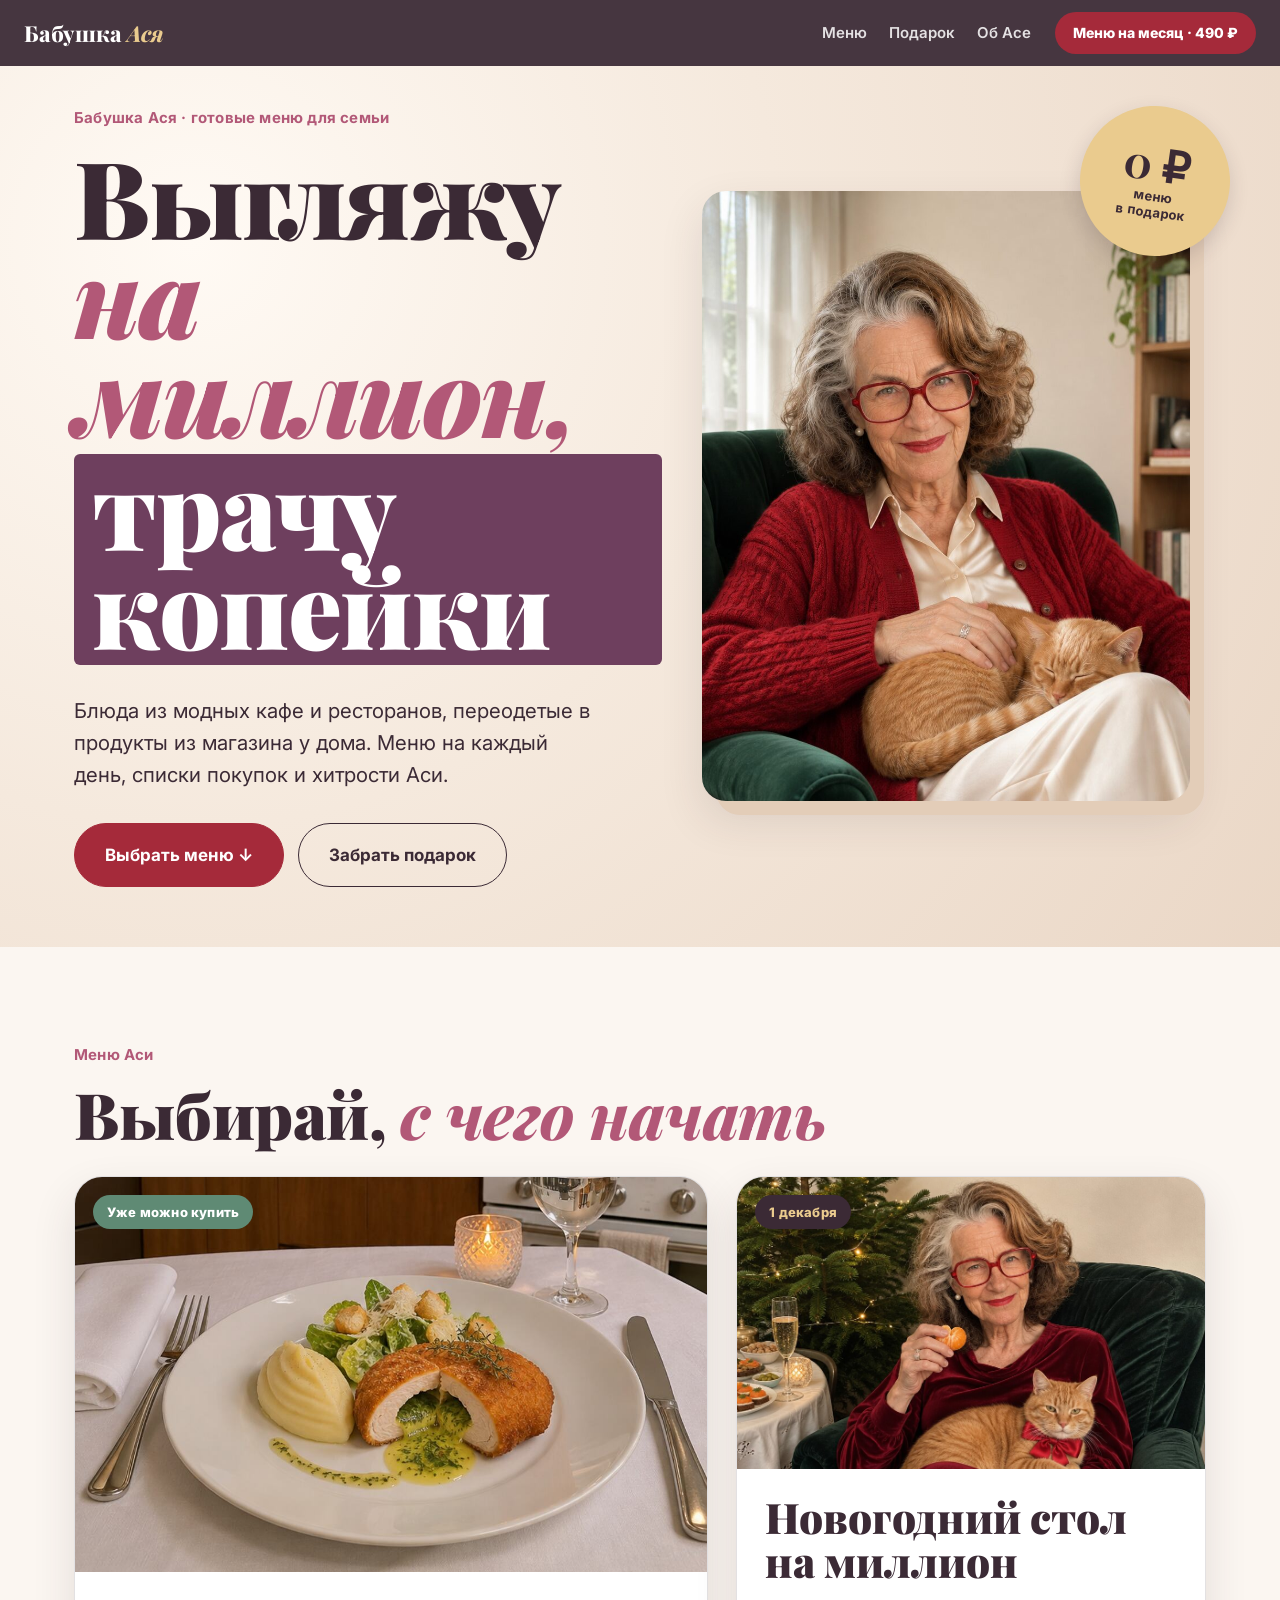
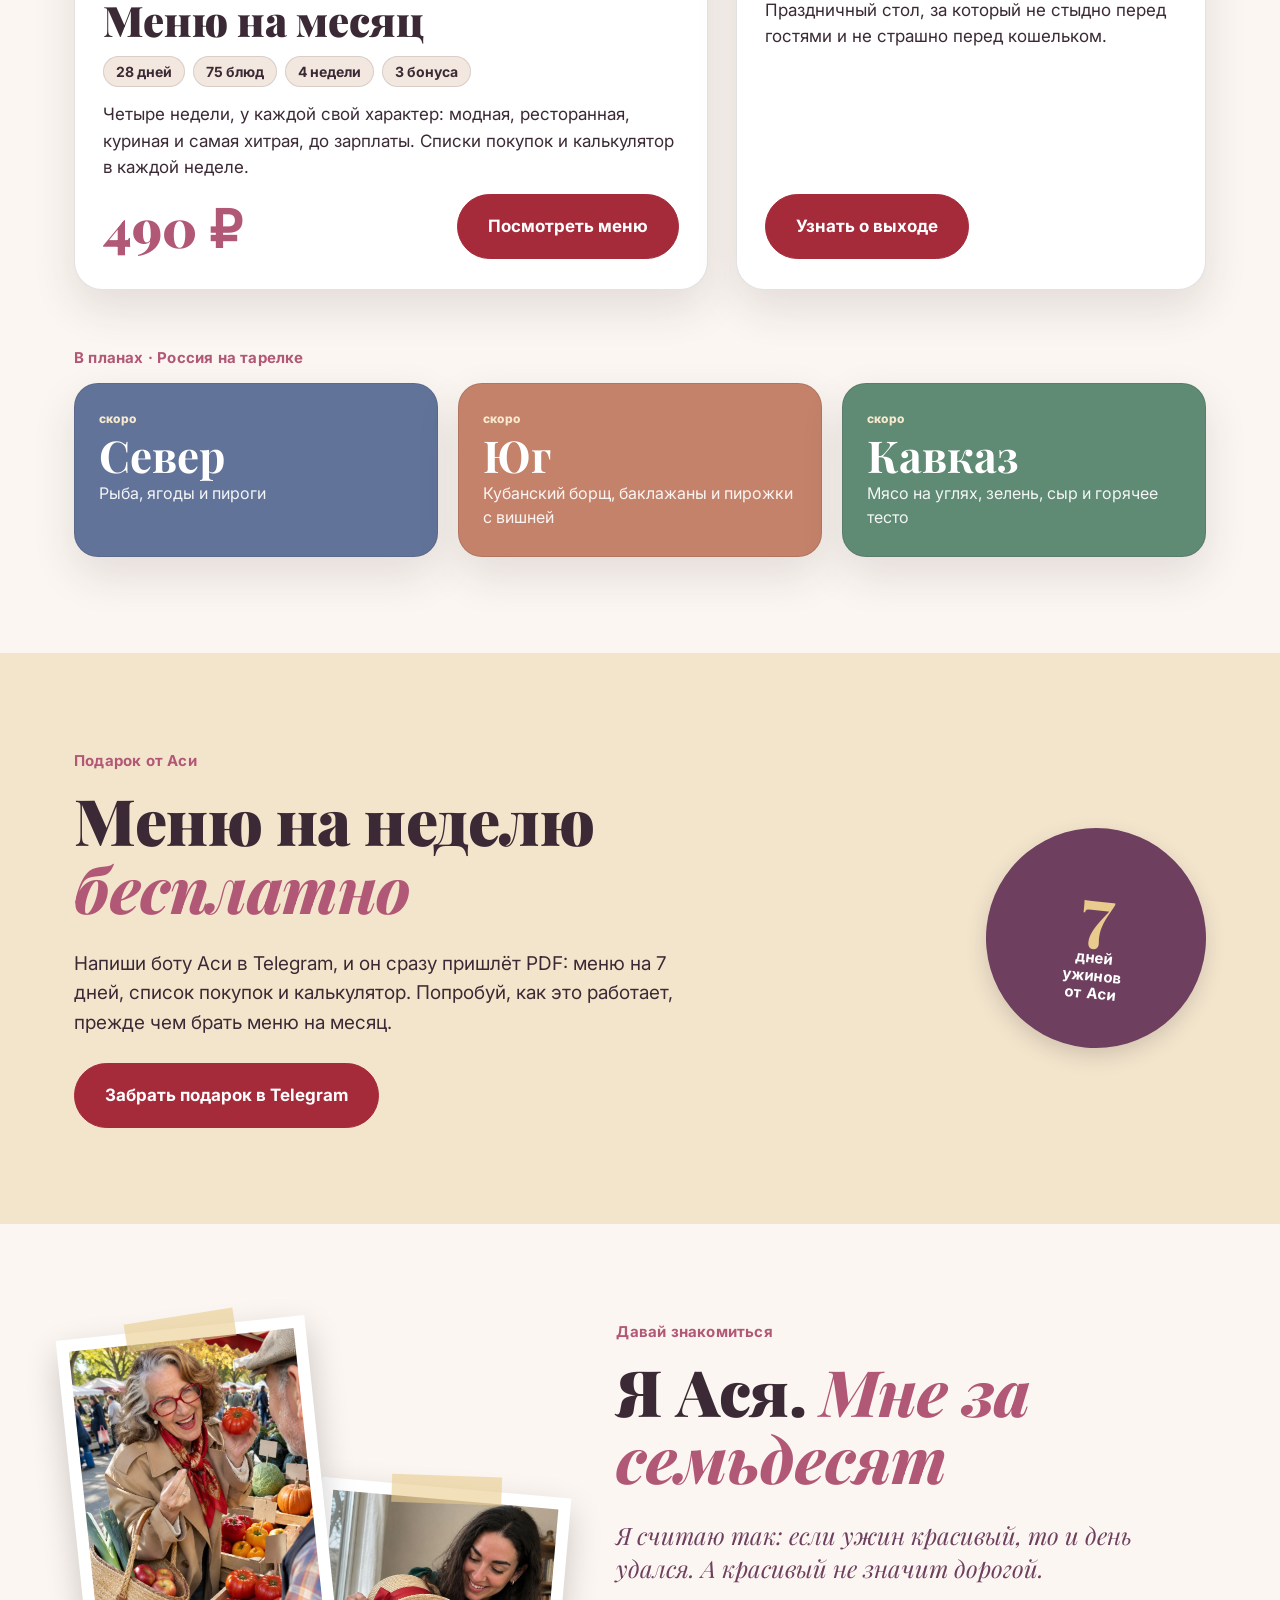
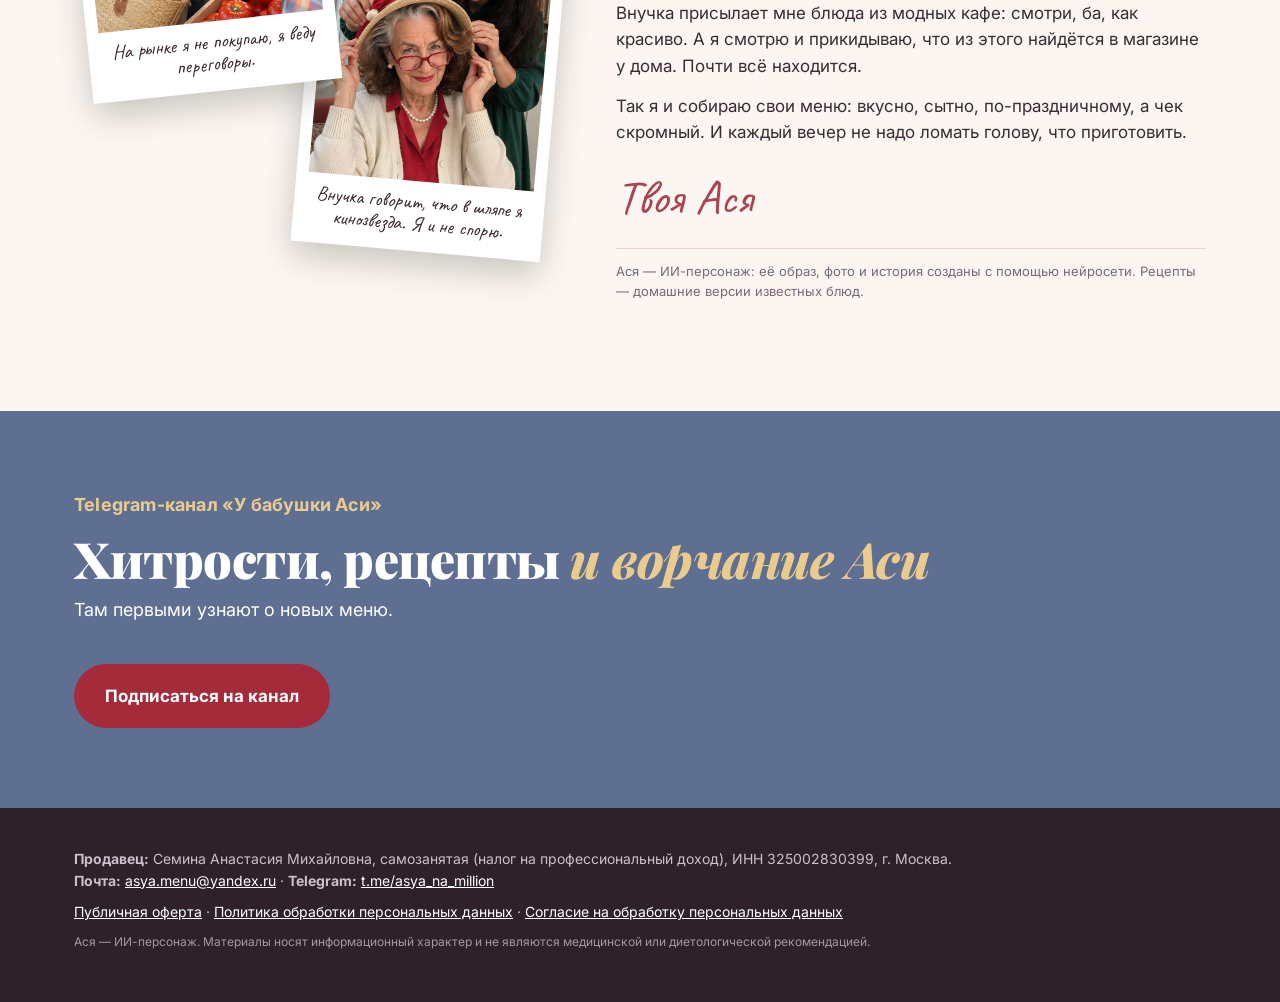
==== commit b3512899: "Вишнёвые главные кнопки, «Давай знакомиться» Co-Authored-By: Claude Opus 5.5 <noreply@anthropic.com>" ====
--- a/index.html
+++ b/index.html
@@ -95,7 +95,7 @@
       <figure class="pol p2"><img src="img/asya-shlyapa.jpg" alt="Внучка надевает Асе соломенную шляпу" width="700" height="875"><figcaption>Внучка говорит, что в шляпе я кинозвезда. Я и не спорю.</figcaption></figure>
     </div>
     <div class="letter">
-      <p class="eyebrow">Знакомься</p>
+      <p class="eyebrow">Давай знакомиться</p>
       <h2>Я Ася. <em>Мне за семьдесят</em></h2>
       <p class="big">Я считаю так: если ужин красивый, то и день удался. А красивый не значит дорогой.</p>
       <p>Внучка присылает мне блюда из модных кафе: смотри, ба, как красиво. А я смотрю и прикидываю, что из этого найдётся в магазине у дома. Почти всё находится.</p>
--- a/style.css
+++ b/style.css
@@ -469,3 +469,8 @@
 @media (max-width: 600px) { .logo { white-space:nowrap; font-size:19px; } .top { padding:10px 16px; gap:12px; } .top-btn { font-size:13px; padding:9px 14px; } }
 .s2 { right:max(330px, calc((100vw - 1180px)/2 + 400px)); bottom:36px; }
 .card.ny .card-pic img { object-position:center 12%; }
+/* главные кнопки — фирменный вишнёвый Аси */
+:root { --cherry:#A52A3A; --cherry2:#8C2131; }
+.btn:not(.ghost), .gift .btn, .top-btn, .float-buy { background:var(--cherry) !important; color:#fff !important; border-color:var(--cherry) !important; }
+.btn:not(.ghost):hover, .top-btn:hover { background:var(--cherry2) !important; }
+.btn.disabled { opacity:.5; }
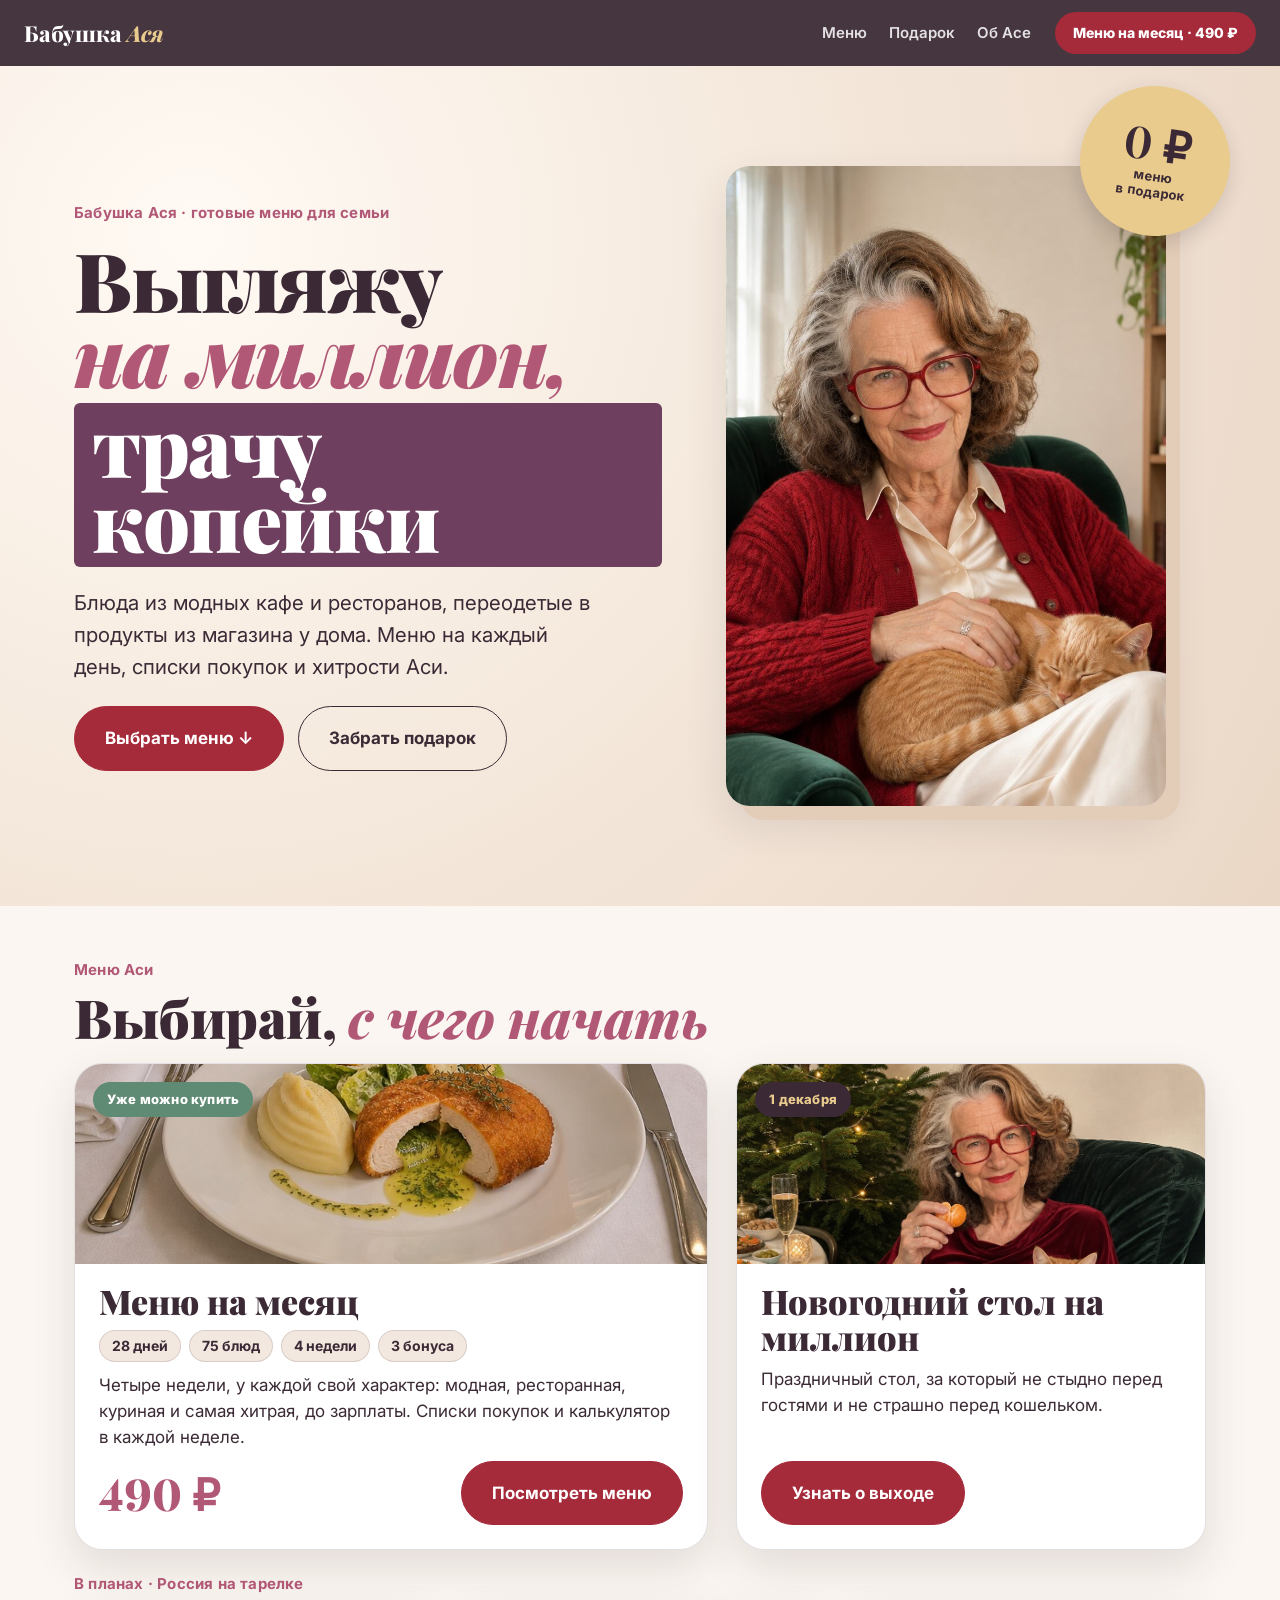
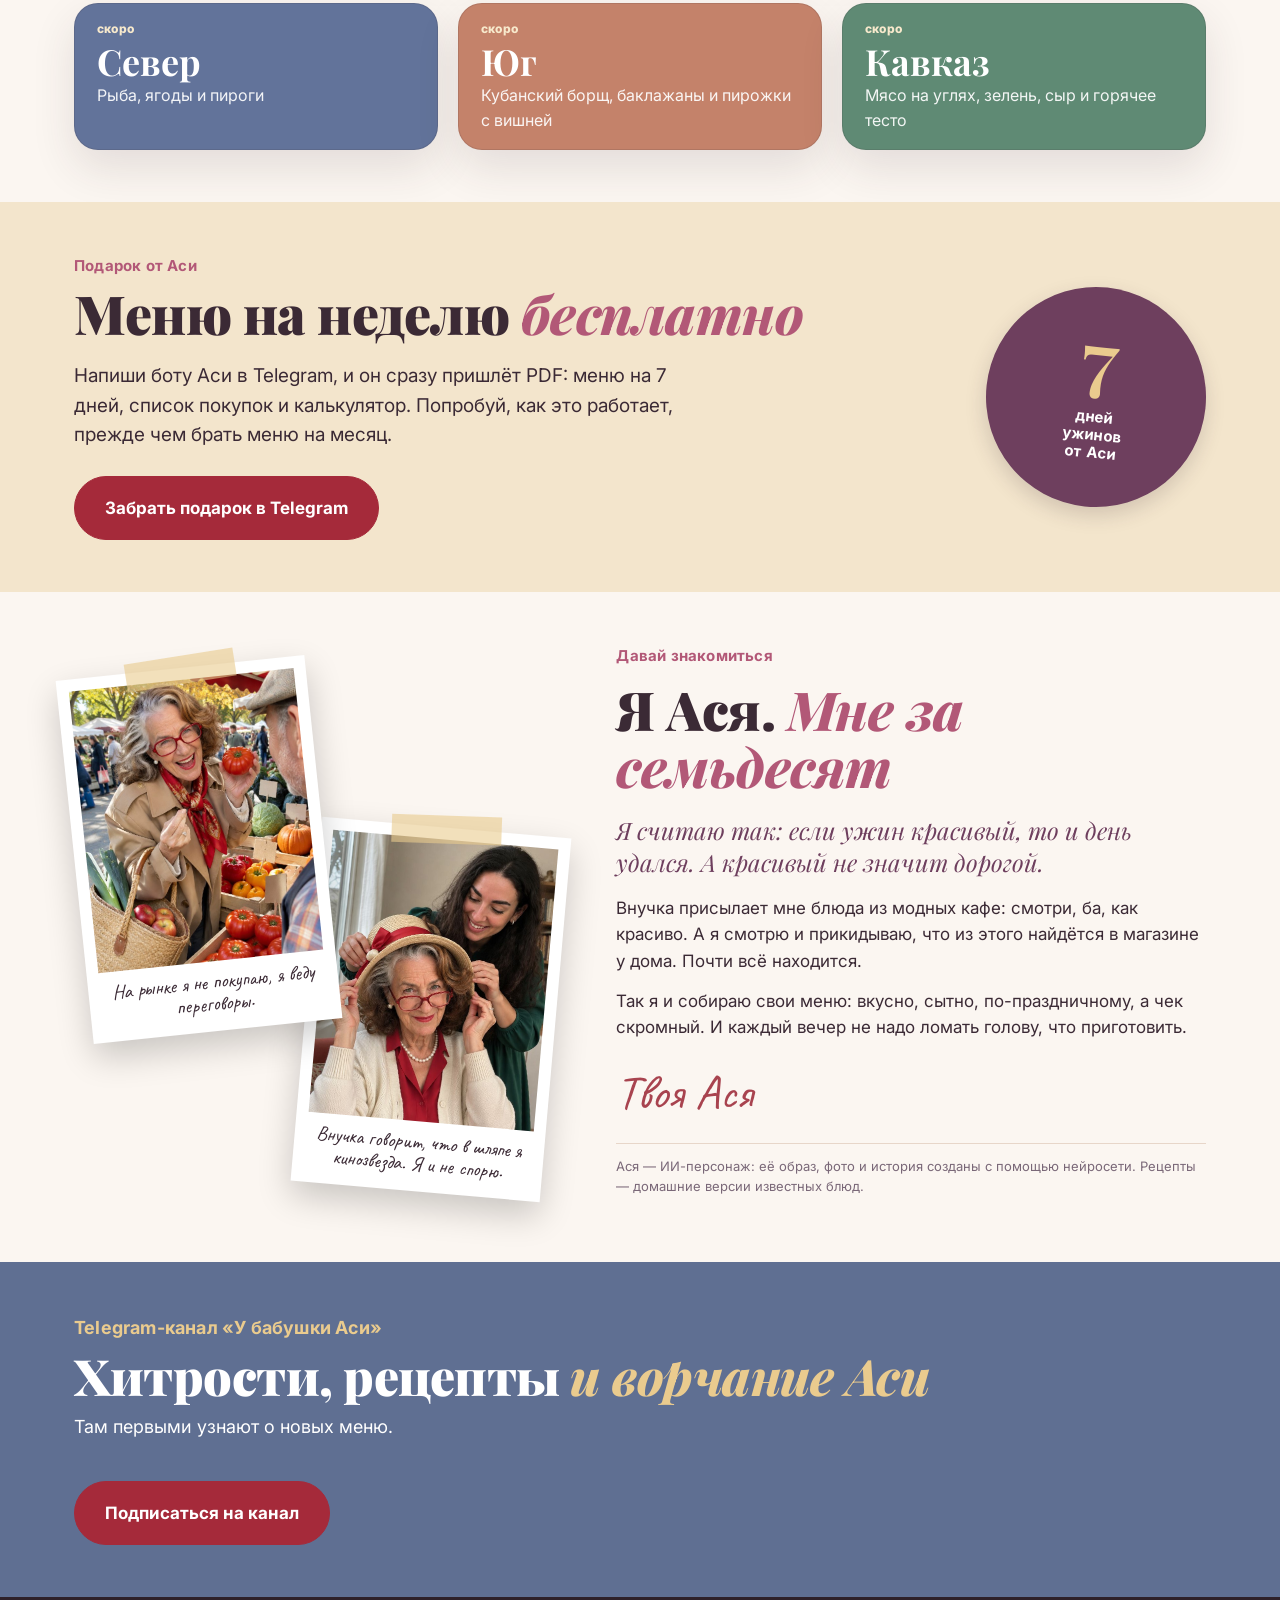
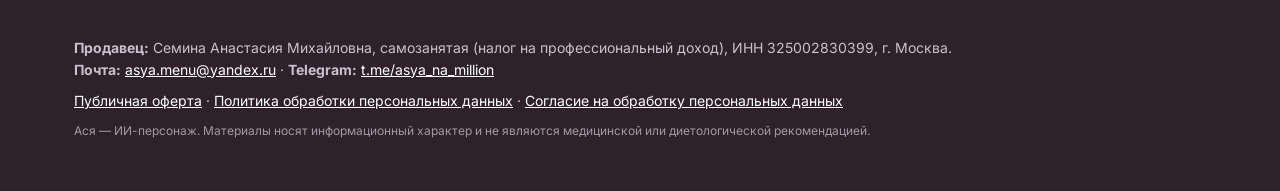
==== commit da4fc471: "Кликабельные кружочки на обложках Co-Authored-By: Claude Opus 5.5 <noreply@anthropic.com> Claude-Ses" ====
--- a/index.html
+++ b/index.html
@@ -32,7 +32,7 @@
     </div>
   </div>
   <div class="hero-pic"><img src="img/home-asya.jpg" alt="Бабушка Ася улыбается в зелёном кресле с рыжим котом" width="896" height="1120"></div>
-  <div class="sticker s1"><b>0 ₽</b>меню<br>в подарок</div>
+  <a class="sticker s1" href="https://t.me/asya_na_million_bot" aria-label="Забрать меню в подарок в Telegram"><b>0 ₽</b>меню<br>в подарок</a>
 </section>
 
 
--- a/style.css
+++ b/style.css
@@ -474,3 +474,75 @@
 .btn:not(.ghost), .gift .btn, .top-btn, .float-buy { background:var(--cherry) !important; color:#fff !important; border-color:var(--cherry) !important; }
 .btn:not(.ghost):hover, .top-btn:hover { background:var(--cherry2) !important; }
 .btn.disabled { opacity:.5; }
+/* листалка: каждая страница встаёт ровно по центру */
+.strip { position:relative; scroll-padding-inline:0; }
+.strip img { scroll-snap-align:center; scroll-snap-stop:always; }
+@media (max-width: 600px) {
+  .strip { gap:18px; padding-left:calc((100vw - 72vw) / 2); padding-right:calc((100vw - 72vw) / 2); }
+  .strip img { width:72vw; }
+  .strip img:nth-child(odd), .strip img:nth-child(even) { transform:none; }
+}
+/* ровные цифры везде (у Playfair «1» иначе маленькая) */
+body, h1, h2, h3, b, .price, .card-price, .wk-n { font-variant-numeric:lining-nums; font-feature-settings:"lnum" 1; }
+/* все кнопки ведут себя одинаково: мягко приподнимаются при наведении */
+.btn, .top-btn, .wtab, .dtab, .wk-t .go, .sw-btn, .gift .btn { transition:transform .15s ease, box-shadow .15s ease, background .15s ease; }
+.btn:hover, .top-btn:hover, .wtab:hover, .dtab:not(.on):hover, .wk-t .go:hover, .sw-btn:hover { transform:translateY(-2px); box-shadow:0 8px 20px rgba(59,42,53,.2); }
+.btn:active, .top-btn:active, .wtab:active, .dtab:not(.on):active, .wk-t .go:active, .sw-btn:active { transform:translateY(0); box-shadow:none; }
+.btn.disabled:hover { transform:none; box-shadow:none; }
+/* ноутбук: каждый блок помещается в один экран */
+@media (min-width: 961px) {
+  .sec { padding:60px 0; }
+  h2 { font-size:clamp(34px, 4.2vw, 54px); margin-bottom:20px; }
+  .hero { min-height:auto; height:calc(100vh - 60px); min-height:600px; max-height:860px; padding:24px 0; }
+  .hero h1 { font-size:clamp(48px, 6.4vw, 94px); }
+  .lead { margin:20px 0 24px; }
+  .hero-pic img { width:auto; max-width:440px; height:calc(100vh - 170px); max-height:640px; min-height:420px; }
+  .s1 { top:20px; }
+  .card-pic { aspect-ratio:auto; height:230px; }
+  .card-bd { padding:20px 24px 24px; gap:10px; }
+  .card h3 { font-size:34px; }
+  .card-price { font-size:44px; }
+  .russia { margin-top:28px; }
+  .ru { padding:16px 22px; } .ru b { font-size:36px; }
+  .flip { height:270px; } .flips { gap:20px; }
+  .inside .sub { margin:-6px 0 16px; }
+  .dtabs { margin:14px 0 20px; }
+  .rc .ph { aspect-ratio:auto; height:190px; }
+  .rc .bd { padding:16px 18px 18px; gap:10px; }
+  .rc h3 { font-size:21px; }
+  .rc .q { font-size:20px; padding:10px 14px 10px 60px; }
+  .rc .q img { top:10px; width:38px; height:38px; }
+  .pages .sub { margin-top:-6px; }
+  .strip { padding-top:26px; padding-bottom:20px; }
+  .strip img { width:250px; }
+  .wk { min-height:400px; }
+  .wk-t { padding:40px clamp(24px, 5vw, 70px); }
+  .every-grid li { padding:20px; }
+  .bn-ph { aspect-ratio:16/9; }
+  .album { height:520px; }
+  .gift-in { gap:40px; }
+}
+@media (min-width: 961px) {
+  .sec { padding:52px 0; }
+  .eyebrow { margin-bottom:8px; }
+  .card-pic { height:200px; }
+  .shelf h2 { margin-bottom:18px; }
+  .russia { margin-top:22px; } .russia .eyebrow { margin-bottom:8px; }
+  .rc .ph { height:170px; }
+  .rc .ph img { object-position:center 88%; }
+  .wtabs { margin-bottom:8px; } .wtab { padding:9px 18px; }
+  .dtab { width:54px; height:54px; } .dtabs { margin:10px 0 16px; }
+  .flip { height:250px; }
+  .vs h2 { margin-bottom:18px; }
+  .wk-t h3 { font-size:clamp(32px, 3.4vw, 46px); }
+}
+.rc .ph img { object-position:center 85%; }
+/* обложка: никогда не обрезаем кнопки на невысоком окне */
+@media (min-width: 961px) {
+  .hero { height:auto; max-height:none; min-height:min(calc(100vh - 60px), 860px); }
+  .hero h1 { font-size:clamp(44px, min(6.4vw, 10.5vh), 94px); }
+  .hero-pic img { height:min(calc(100vh - 170px), 640px); min-height:380px; }
+}
+/* кружочки на обложке — кликабельные */
+a.sticker { text-decoration:none; cursor:pointer; transition:transform .15s ease, box-shadow .15s ease; }
+a.sticker:hover { transform:rotate(0deg) scale(1.06); box-shadow:0 12px 26px rgba(59,42,53,.25); }
